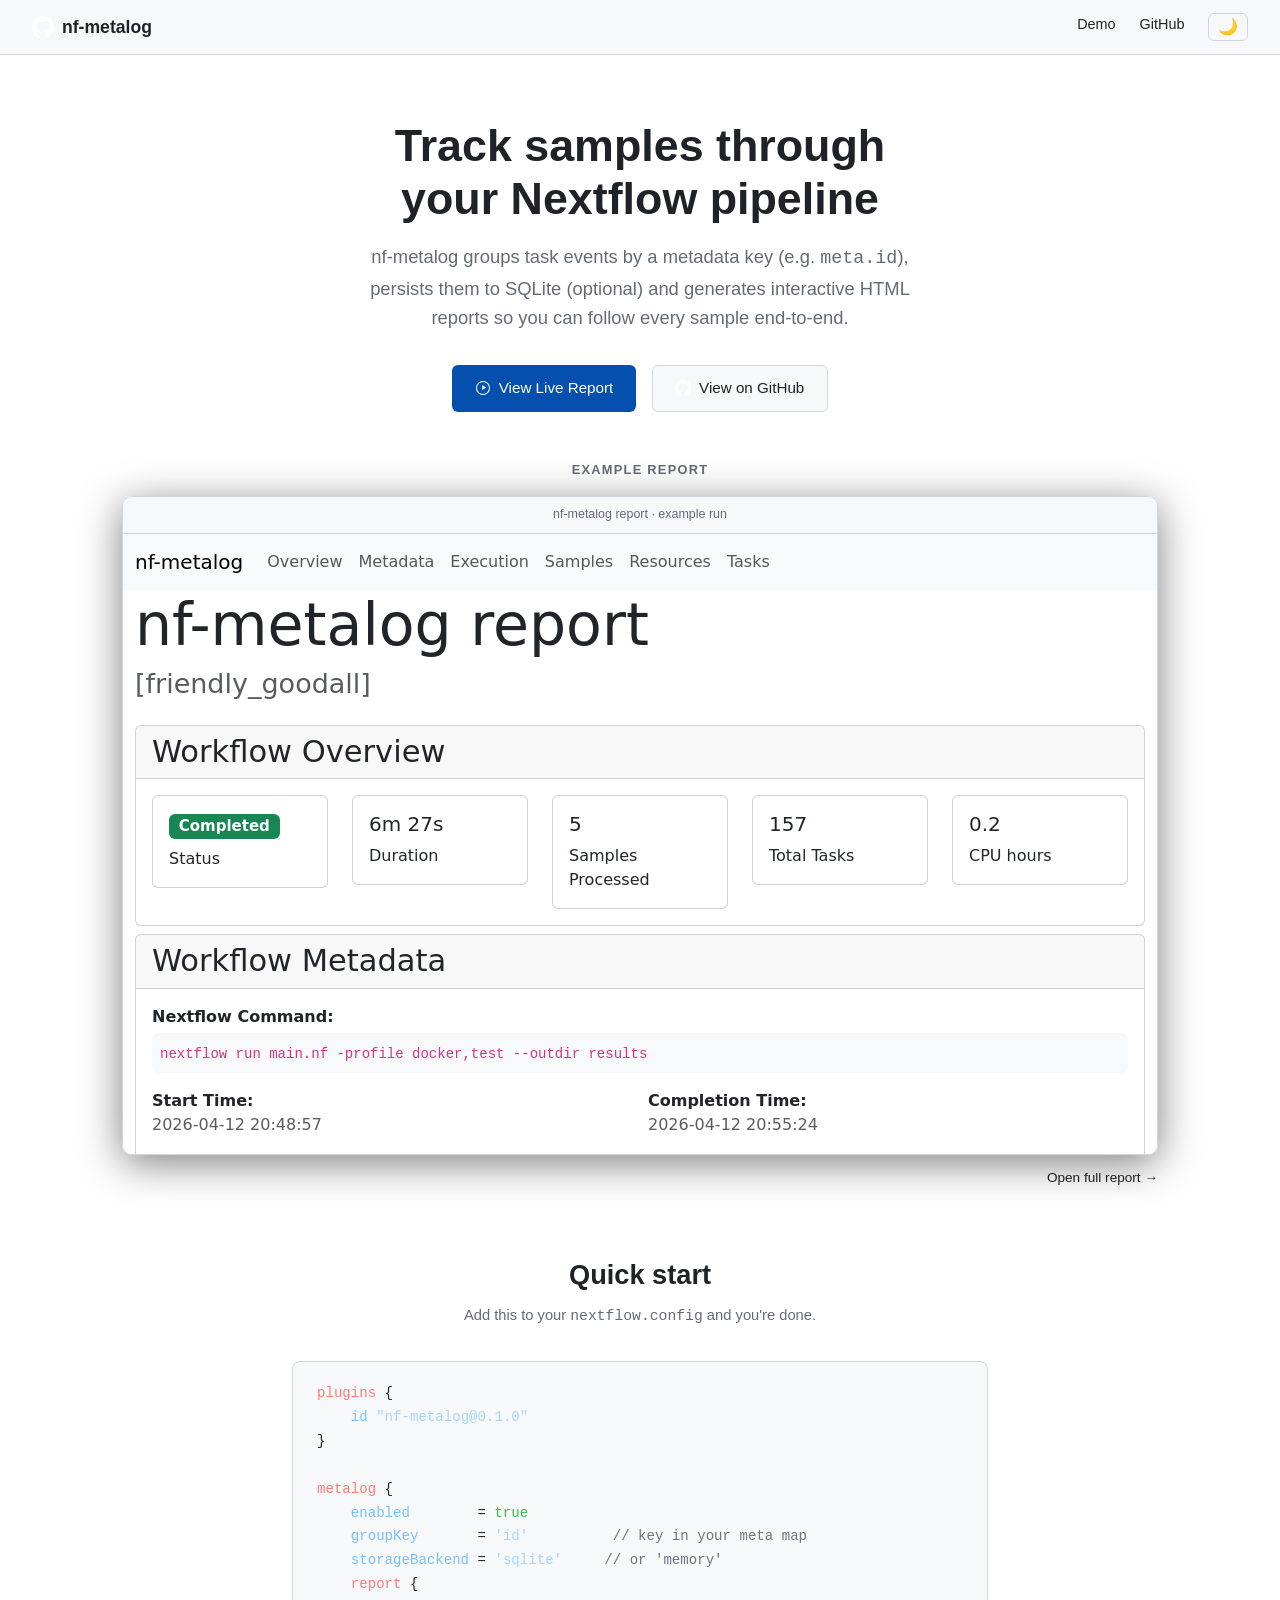
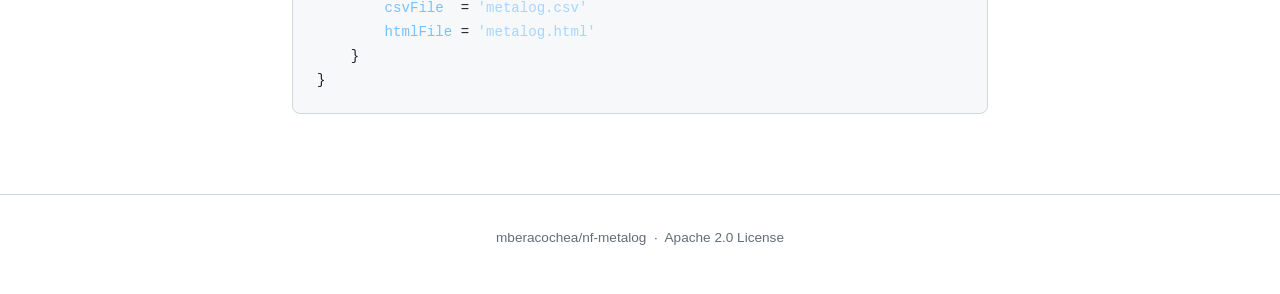
==== docs/index.html @ 3b4c2f98 "Docs website" ====
<!DOCTYPE html>
<html lang="en">
<head>
  <meta charset="utf-8">
  <meta name="viewport" content="width=device-width, initial-scale=1">
  <title>nf-metalog — Nextflow Plugin</title>
  <style>
    :root {
      --bg: #0d1117;
      --surface: #161b22;
      --border: #30363d;
      --text: #e6edf3;
      --muted: #8b949e;
      --accent: #58a6ff;
      --accent-dim: #1f6feb;
      --green: #3fb950;
      --code-bg: #1f2937;
    }

    @media (prefers-color-scheme: light) {
      :root:not([data-theme]) {
        --bg: #ffffff;
        --surface: #f6f8fa;
        --border: #d0d7de;
        --text: #1f2328;
        --muted: #636c76;
        --accent: #0969da;
        --accent-dim: #0550ae;
        --green: #1a7f37;
        --code-bg: #f6f8fa;
      }
    }

    :root[data-theme="light"] {
      --bg: #ffffff;
      --surface: #f6f8fa;
      --border: #d0d7de;
      --text: #1f2328;
      --muted: #636c76;
      --accent: #0969da;
      --accent-dim: #0550ae;
      --green: #1a7f37;
      --code-bg: #f6f8fa;
    }

    * { box-sizing: border-box; margin: 0; padding: 0; }

    body {
      font-family: -apple-system, BlinkMacSystemFont, "Segoe UI", Helvetica, Arial, sans-serif;
      background: var(--bg);
      color: var(--text);
      line-height: 1.6;
    }

    a { color: var(--text); text-decoration: none; }
    a:hover { text-decoration: underline; }

    /* ── Nav ── */
    nav {
      display: flex;
      align-items: center;
      justify-content: space-between;
      padding: 0.8rem 2rem;
      background: var(--surface);
      border-bottom: 1px solid var(--border);
      position: sticky;
      top: 0;
      z-index: 10;
    }

    .nav-brand {
      font-size: 1.1rem;
      font-weight: 600;
      color: var(--text);
      display: flex;
      align-items: center;
      gap: 0.5rem;
    }

    .nav-brand img { width: 22px; height: 22px; filter: invert(1); }
    @media (prefers-color-scheme: light) {
      :root:not([data-theme]) .nav-brand img { filter: invert(0); }
    }
    :root[data-theme="light"] .nav-brand img { filter: invert(0); }
    :root[data-theme="dark"]  .nav-brand img { filter: invert(1); }

    /* ── Theme toggle button ── */
    #theme-toggle {
      background: none;
      border: 1px solid var(--border);
      border-radius: 6px;
      color: var(--text);
      cursor: pointer;
      font-size: 1rem;
      padding: 0.3rem 0.55rem;
      line-height: 1;
      transition: background 0.15s;
    }
    #theme-toggle:hover { background: var(--border); }

    .nav-links { display: flex; gap: 1.5rem; font-size: 0.9rem; }

    /* ── Hero ── */
    .hero {
      max-width: 860px;
      margin: 4rem auto 3rem;
      padding: 0 2rem;
      text-align: center;
    }

    h1 {
      font-size: 2.8rem;
      font-weight: 700;
      line-height: 1.2;
      margin-bottom: 1rem;
    }

    h1 span { color: var(--text); }

    .hero p {
      font-size: 1.15rem;
      color: var(--muted);
      max-width: 600px;
      margin: 0 auto 2rem;
    }

    .cta-group {
      display: flex;
      gap: 1rem;
      justify-content: center;
      flex-wrap: wrap;
    }

    .btn {
      display: inline-flex;
      align-items: center;
      gap: 0.5rem;
      padding: 0.65rem 1.4rem;
      border-radius: 6px;
      font-size: 0.95rem;
      font-weight: 500;
      cursor: pointer;
      transition: opacity 0.15s;
    }
    .btn:hover { opacity: 0.85; text-decoration: none; }
    .btn img { width: 16px; height: 16px; object-fit: contain; }

    .btn-primary {
      background: var(--accent-dim);
      color: #fff;
    }

    .btn-secondary {
      background: var(--surface);
      color: var(--text);
      border: 1px solid var(--border);
    }

    /* ── Preview ── */
    .preview-section {
      max-width: 1100px;
      margin: 0 auto 4rem;
      padding: 0 2rem;
    }

    .section-label {
      text-align: center;
      font-size: 0.8rem;
      font-weight: 600;
      letter-spacing: 0.1em;
      text-transform: uppercase;
      color: var(--muted);
      margin-bottom: 1rem;
    }

    .iframe-wrapper {
      border: 1px solid var(--border);
      border-radius: 10px;
      overflow: hidden;
      box-shadow: 0 8px 40px rgba(0,0,0,0.5);
      position: relative;
    }

    .iframe-toolbar {
      background: var(--surface);
      border-bottom: 1px solid var(--border);
      padding: 0.5rem 1rem;
      display: flex;
      align-items: center;
      gap: 0.5rem;
    }

    .iframe-url {
      flex: 1;
      text-align: center;
      font-size: 0.78rem;
      color: var(--muted);
    }

    iframe {
      width: 100%;
      height: 620px;
      display: block;
      border: none;
      background: #fff;
    }

    .open-full {
      margin-top: 0.75rem;
      text-align: right;
      font-size: 0.85rem;
      color: var(--muted);
    }

    /* ── Features ── */
    .features {
      max-width: 960px;
      margin: 0 auto 5rem;
      padding: 0 2rem;
    }

    .features h2 {
      text-align: center;
      font-size: 1.7rem;
      margin-bottom: 2.5rem;
    }

    .feature-grid {
      display: grid;
      grid-template-columns: repeat(auto-fit, minmax(260px, 1fr));
      gap: 1.25rem;
    }

    .feature-card {
      background: var(--surface);
      border: 1px solid var(--border);
      border-radius: 8px;
      padding: 1.5rem;
    }

    .feature-icon {
      font-size: 1.6rem;
      margin-bottom: 0.75rem;
    }

    .feature-card h3 { font-size: 1rem; margin-bottom: 0.4rem; }
    .feature-card p  { font-size: 0.88rem; color: var(--muted); }

    /* ── Config snippet ── */
    .config-section {
      max-width: 760px;
      margin: 0 auto 5rem;
      padding: 0 2rem;
    }

    .config-section h2 {
      text-align: center;
      font-size: 1.7rem;
      margin-bottom: 0.5rem;
    }

    .config-section .sub {
      text-align: center;
      color: var(--muted);
      font-size: 0.92rem;
      margin-bottom: 2rem;
    }

    pre {
      background: var(--code-bg);
      border: 1px solid var(--border);
      border-radius: 8px;
      padding: 1.25rem 1.5rem;
      overflow-x: auto;
      font-size: 0.88rem;
      line-height: 1.7;
    }

    code { font-family: "SFMono-Regular", Consolas, "Liberation Mono", Menlo, monospace; }

    .kw  { color: #ff7b72; }
    .str { color: #a5d6ff; }
    .cm  { color: #6e7681; }
    .key { color: #79c0ff; }
    .val { color: #3fb950; }

    /* ── Footer ── */
    footer {
      border-top: 1px solid var(--border);
      padding: 2rem;
      text-align: center;
      color: var(--muted);
      font-size: 0.85rem;
    }

    footer a { color: var(--muted); }
    footer a:hover { color: var(--text); }
  </style>
</head>
<body>

<!-- ── Navigation ── -->
<nav>
  <span class="nav-brand">
    <img src="github.png" alt="GitHub">
    nf-metalog
  </span>
  <div class="nav-links">
    <a href="example.html">Demo</a>
    <a href="https://github.com/mberacochea/nf-metalog">GitHub</a>
    <button id="theme-toggle" aria-label="Toggle theme">🌙</button>
  </div>
</nav>

<!-- ── Hero ── -->
<section class="hero">
  <h1>Track samples through<br><span>your Nextflow pipeline</span></h1>
  <p>
    nf-metalog groups task events by a metadata key (e.g. <code>meta.id</code>),
    persists them to SQLite (optional) and generates interactive HTML reports
    so you can follow every sample end-to-end.
  </p>
  <div class="cta-group">
    <a class="btn btn-primary" href="example.html">
      <svg width="16" height="16" viewBox="0 0 16 16" fill="currentColor">
        <path d="M8 1a7 7 0 100 14A7 7 0 008 1zm0 1a6 6 0 110 12A6 6 0 018 2zm-.75 3v5l4-2.5-4-2.5z"/>
      </svg>
      View Live Report
    </a>
    <a class="btn btn-secondary" href="https://github.com/mberacochea/nf-metalog">
      <img src="github.png" alt="Github logo">
      View on GitHub
    </a>
  </div>
</section>

<!-- ── Report Preview ── -->
<section class="preview-section">
  <p class="section-label">Example report</p>
  <div class="iframe-wrapper">
    <div class="iframe-toolbar">
      <span class="iframe-url">nf-metalog report · example run</span>
    </div>
    <iframe src="example.html" title="nf-metalog example report" loading="lazy"></iframe>
  </div>
  <p class="open-full"><a href="example.html">Open full report &rarr;</a></p>
</section>

<!-- ── Quick-start config ── -->
<section class="config-section">
  <h2>Quick start</h2>
  <p class="sub">Add this to your <code>nextflow.config</code> and you're done.</p>
  <pre><code><span class="kw">plugins</span> {
    <span class="key">id</span> <span class="str">"nf-metalog@0.1.0"</span>
}

<span class="kw">metalog</span> {
    <span class="key">enabled</span>        = <span class="val">true</span>
    <span class="key">groupKey</span>       = <span class="str">'id'</span>          <span class="cm">// key in your meta map</span>
    <span class="key">storageBackend</span> = <span class="str">'sqlite'</span>     <span class="cm">// or 'memory'</span>
    <span class="kw">report</span> {
        <span class="key">csvFile</span>  = <span class="str">'metalog.csv'</span>
        <span class="key">htmlFile</span> = <span class="str">'metalog.html'</span>
    }
}</code></pre>
</section>

<!-- ── Footer ── -->
<footer>
  <p>
    <a href="https://github.com/mberacochea/nf-metalog">mberacochea/nf-metalog</a>
    &nbsp;·&nbsp;
    Apache 2.0 License
  </p>
</footer>

<script>
  (function () {
    const root = document.documentElement;
    const btn  = document.getElementById('theme-toggle');
    const STORAGE_KEY = 'nf-metalog-theme';

    function systemPrefersDark() {
      return window.matchMedia('(prefers-color-scheme: dark)').matches;
    }

    function effectiveTheme() {
      const stored = localStorage.getItem(STORAGE_KEY);
      if (stored) return stored;
      return systemPrefersDark() ? 'dark' : 'light';
    }

    function applyTheme(theme) {
      root.setAttribute('data-theme', theme);
      btn.textContent = theme === 'dark' ? '☀️' : '🌙';
    }

    btn.addEventListener('click', function () {
      const next = effectiveTheme() === 'dark' ? 'light' : 'dark';
      localStorage.setItem(STORAGE_KEY, next);
      applyTheme(next);
    });

    // Apply on load (only set attribute if user has a stored preference,
    // otherwise let the CSS media query handle it)
    const stored = localStorage.getItem(STORAGE_KEY);
    if (stored) {
      applyTheme(stored);
    } else {
      btn.textContent = systemPrefersDark() ? '☀️' : '🌙';
    }
  })();
</script>
</body>
</html>
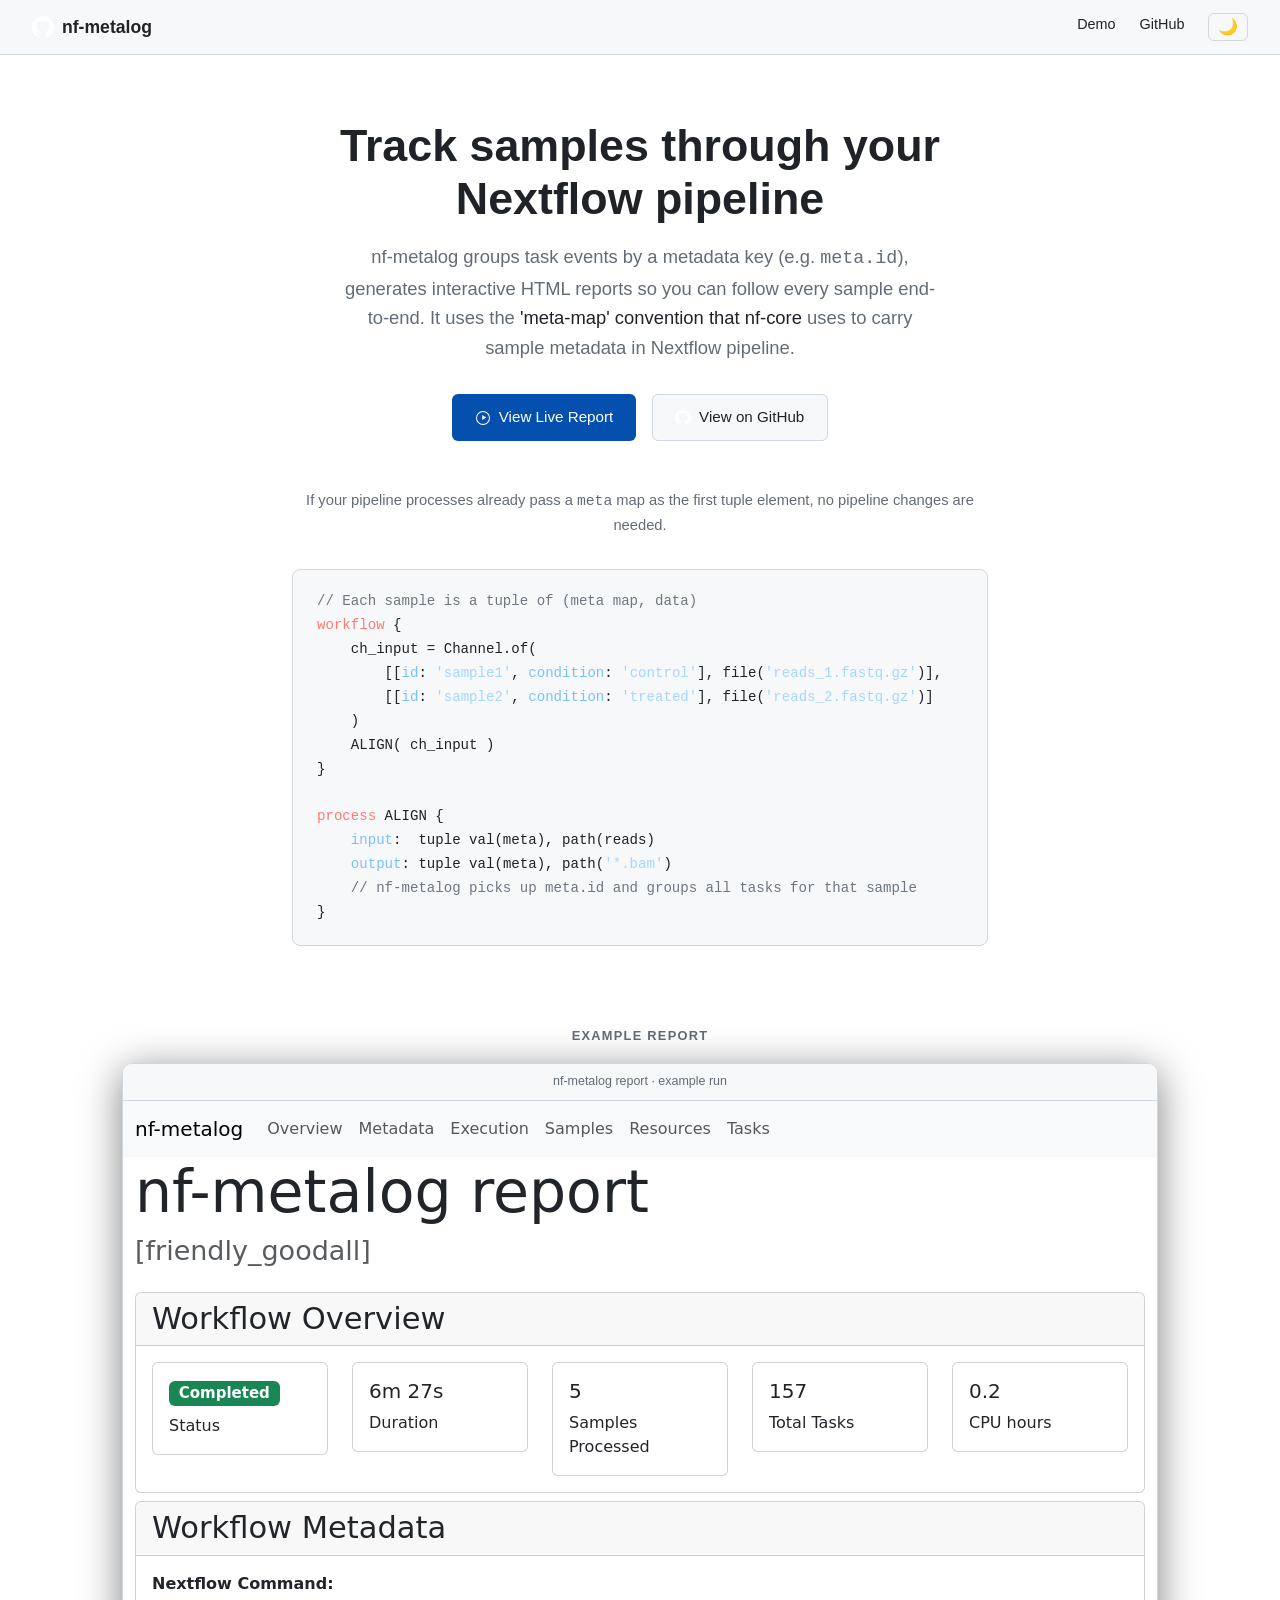
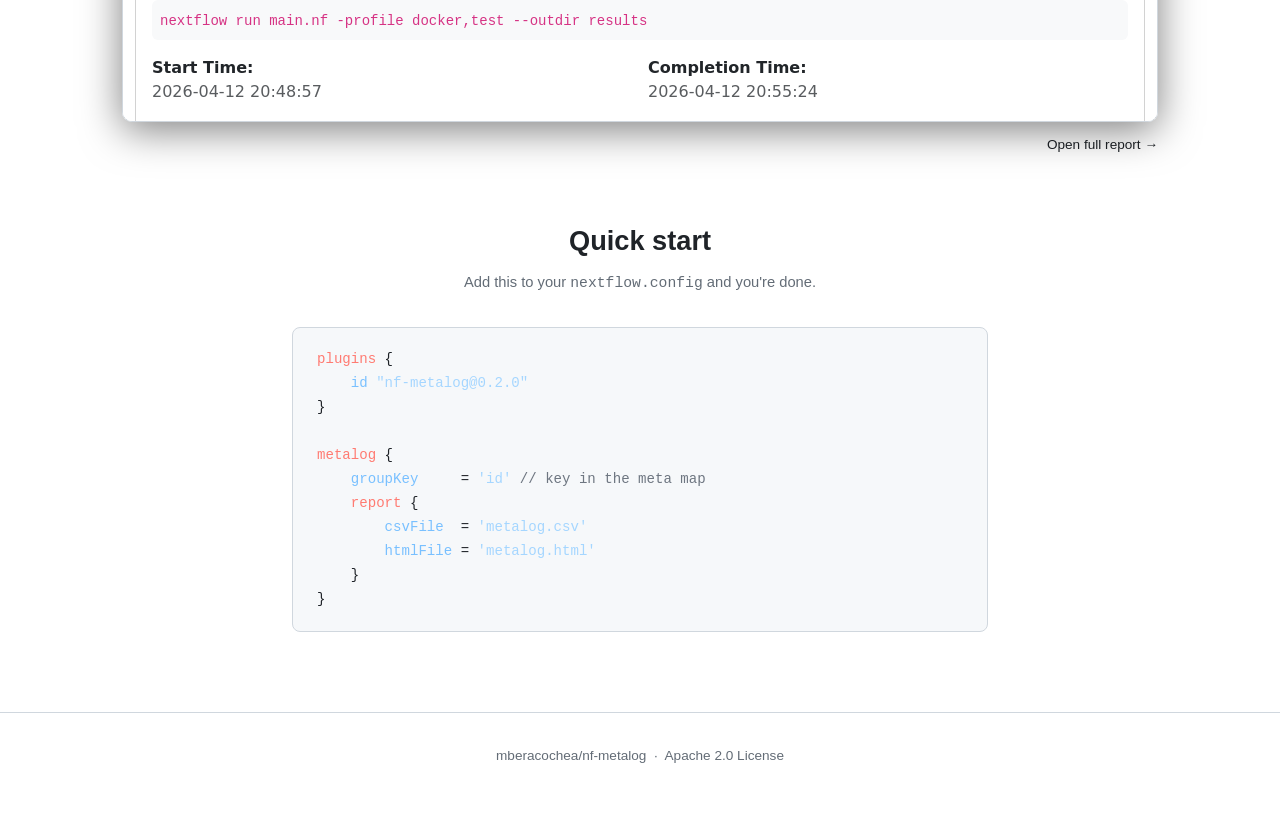
==== commit 021a65a0: "Reduce size of html report (trim down the json data) Some other minor tweaks" ====
--- a/docs/index.html
+++ b/docs/index.html
@@ -314,11 +314,12 @@
 
 <!-- ── Hero ── -->
 <section class="hero">
-  <h1>Track samples through<br><span>your Nextflow pipeline</span></h1>
+  <h1>Track samples through your Nextflow pipeline</h1>
   <p>
     nf-metalog groups task events by a metadata key (e.g. <code>meta.id</code>),
-    persists them to SQLite (optional) and generates interactive HTML reports
-    so you can follow every sample end-to-end.
+    generates interactive HTML reports so you can follow every sample end-to-end.
+    It uses the <a href="https://nf-co.re/docs/developing/components/meta-map" target="_blank">'meta-map' convention that nf-core</a> uses to carry sample metadata in
+    Nextflow pipeline.
   </p>
   <div class="cta-group">
     <a class="btn btn-primary" href="example.html">
@@ -334,6 +335,27 @@
   </div>
 </section>
 
+<!-- ── Pipeline example ── -->
+<section class="config-section">
+  <p class="sub">
+    If your pipeline processes already pass a <code>meta</code> map as the first tuple element, no pipeline changes are needed.
+  </p>
+  <pre><code><span class="cm">// Each sample is a tuple of (meta map, data)</span>
+<span class="kw">workflow</span> {
+    ch_input = Channel.of(
+        [[<span class="key">id</span>: <span class="str">'sample1'</span>, <span class="key">condition</span>: <span class="str">'control'</span>], file(<span class="str">'reads_1.fastq.gz'</span>)],
+        [[<span class="key">id</span>: <span class="str">'sample2'</span>, <span class="key">condition</span>: <span class="str">'treated'</span>], file(<span class="str">'reads_2.fastq.gz'</span>)]
+    )
+    ALIGN( ch_input )
+}
+
+<span class="kw">process</span> ALIGN {
+    <span class="key">input</span>:  tuple val(meta), path(reads)
+    <span class="key">output</span>: tuple val(meta), path(<span class="str">'*.bam'</span>)
+    <span class="cm">// nf-metalog picks up meta.id and groups all tasks for that sample</span>
+}</code></pre>
+</section>
+
 <!-- ── Report Preview ── -->
 <section class="preview-section">
   <p class="section-label">Example report</p>
@@ -351,13 +373,11 @@
   <h2>Quick start</h2>
   <p class="sub">Add this to your <code>nextflow.config</code> and you're done.</p>
   <pre><code><span class="kw">plugins</span> {
-    <span class="key">id</span> <span class="str">"nf-metalog@0.1.0"</span>
+    <span class="key">id</span> <span class="str">"nf-metalog@0.2.0"</span>
 }
 
 <span class="kw">metalog</span> {
-    <span class="key">enabled</span>        = <span class="val">true</span>
-    <span class="key">groupKey</span>       = <span class="str">'id'</span>          <span class="cm">// key in your meta map</span>
-    <span class="key">storageBackend</span> = <span class="str">'sqlite'</span>     <span class="cm">// or 'memory'</span>
+    <span class="key">groupKey</span>     = <span class="str">'id'</span> <span class="cm">// key in the meta map</span>
     <span class="kw">report</span> {
         <span class="key">csvFile</span>  = <span class="str">'metalog.csv'</span>
         <span class="key">htmlFile</span> = <span class="str">'metalog.html'</span>
